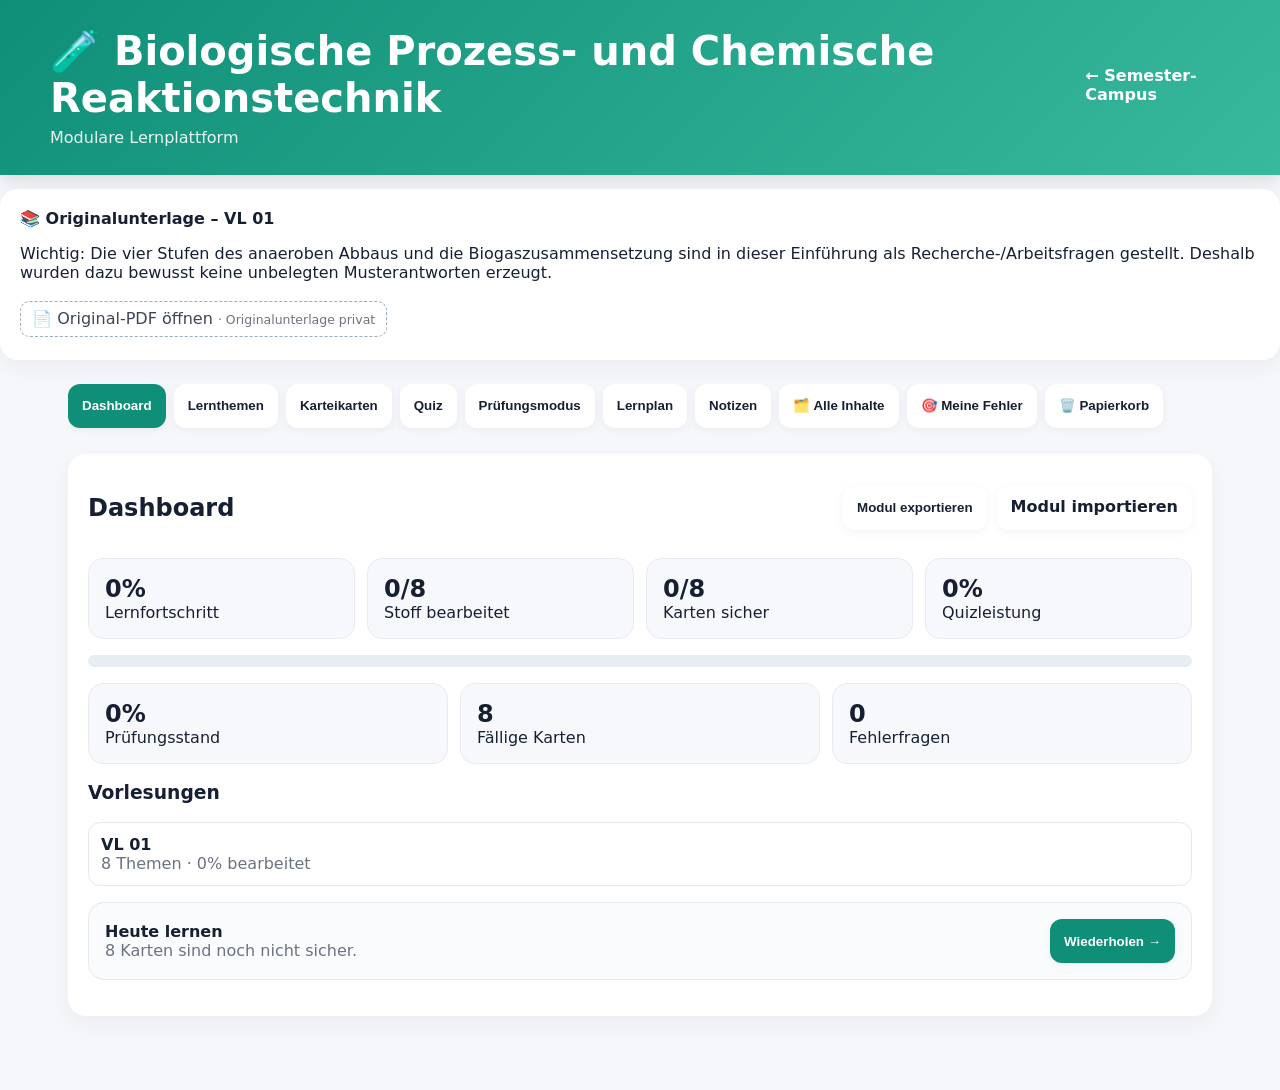
==== module/bioprozesstechnik/index.html @ ae41b468 "Add files via upload" ====
<!doctype html><html lang="de"><head><meta charset="utf-8"><meta name="viewport" content="width=device-width,initial-scale=1">
<title>Lernmodul</title><link rel="stylesheet" href="../../assets/css/campus.css"><meta name="theme-color" content="#15283e"><meta name="apple-mobile-web-app-capable" content="yes"><meta name="apple-mobile-web-app-title" content="Lerncampus"><link rel="apple-touch-icon" href="../../assets/icons/icon-192.png"><link rel="manifest" href="../../manifest.webmanifest"></head><body>
<header><div class="wrap"><div class="topline"><div><h1><span id="moduleIcon"></span> <span id="moduleTitle"></span></h1><div class="sub">Modulare Lernplattform</div></div><a class="back" href="../../index.html">← Semester-Campus</a></div></div></header>
<aside class="panel" style="margin:14px 0"><b>📚 Originalunterlage – VL 01</b><p>Wichtig: Die vier Stufen des anaeroben Abbaus und die Biogaszusammensetzung sind in dieser Einführung als Recherche-/Arbeitsfragen gestellt. Deshalb wurden dazu bewusst keine unbelegten Musterantworten erzeugt.</p><span class="private-source-note" title="Kursunterlage ist aus urheberrechtlichen Gründen nicht auf der öffentlichen Website hinterlegt">📄 Original-PDF öffnen <small>· Originalunterlage privat</small></span></aside>
<main><nav class="tabs"><button class="active" data-tab="dashboard">Dashboard</button><button data-tab="topics">Lernthemen</button><button data-tab="cards">Karteikarten</button><button data-tab="quiz">Quiz</button><button data-tab="exam">Prüfungsmodus</button><button data-tab="plan">Lernplan</button><button data-tab="notes">Notizen</button><button data-tab="editor">🗂️ Alle Inhalte</button><button data-tab="mistakes">🎯 Meine Fehler</button><button data-tab="trash">🗑️ Papierkorb</button></nav><div id="content"></div></main>
<script src="config.js"></script><script src="data/themen.js"></script><script src="data/karteikarten.js"></script><script src="data/quiz.js"></script><script src="data/lernplan.js"></script><script src="../../assets/js/lernsystem.js"></script><script>if('serviceWorker' in navigator && (location.protocol==='https:' || location.hostname==='localhost')){window.addEventListener('load',()=>navigator.serviceWorker.register('../../sw.js').catch(console.warn));}</script></body></html>
---- assets/css/campus.css ----
:root{--a:#2563b8;--b:#5592dc;--bg:#f5f7fb;--ink:#172033;--muted:#6b7280}
*{box-sizing:border-box} body{margin:0;font-family:Inter,system-ui,-apple-system,Segoe UI,Arial,sans-serif;background:var(--bg);color:var(--ink)}
header{background:linear-gradient(135deg,var(--a),var(--b));color:white;padding:28px 22px;box-shadow:0 4px 18px #0002}
.wrap{max-width:1180px;margin:auto}.topline{display:flex;justify-content:space-between;gap:16px;align-items:center}
h1{margin:0;font-size:clamp(24px,4vw,40px)} .sub{opacity:.9;margin-top:7px}.back{color:white;text-decoration:none;font-weight:700}
main{max-width:1180px;margin:24px auto;padding:0 18px 50px}.hero{background:white;border-radius:20px;padding:22px;box-shadow:0 8px 28px #1d29400d;margin-bottom:20px}
.grid{display:grid;grid-template-columns:repeat(auto-fit,minmax(245px,1fr));gap:18px}.module{display:block;text-decoration:none;color:white;border-radius:22px;padding:24px;min-height:190px;box-shadow:0 10px 30px #0002;transition:.18s transform,.18s box-shadow}
.module:hover{transform:translateY(-4px);box-shadow:0 16px 34px #0003}.module .icon{font-size:38px}.module h2{font-size:21px;margin:30px 0 8px}.module p{margin:0;opacity:.88}
.tabs{display:flex;gap:8px;overflow:auto;padding-bottom:8px;margin-bottom:18px}.tabs button,.btn{border:0;border-radius:12px;padding:11px 14px;font-weight:750;cursor:pointer;background:white;color:var(--ink);box-shadow:0 2px 10px #0000000d}
.tabs button.active,.btn.primary{background:var(--a);color:white}.panel{background:white;border-radius:18px;padding:20px;box-shadow:0 8px 26px #0000000c}.stats{display:grid;grid-template-columns:repeat(auto-fit,minmax(150px,1fr));gap:12px;margin:16px 0}
.stat{background:#f7f8fb;border:1px solid #e8ebf2;border-radius:15px;padding:16px}.stat b{font-size:24px;display:block}.muted{color:var(--muted)}
.item{border:1px solid #e5e7eb;border-radius:14px;padding:15px;margin:10px 0}.item h3{margin:0 0 6px}.empty{padding:30px;text-align:center;color:var(--muted);border:2px dashed #e1e5ec;border-radius:16px}
.progress{height:12px;background:#e8edf4;border-radius:99px;overflow:hidden}.progress>i{display:block;height:100%;background:linear-gradient(90deg,var(--a),var(--b))}
code{background:#eef1f6;padding:2px 6px;border-radius:6px} footer{text-align:center;color:#7a8291;padding:25px}

/* v2.1 foundation */
.toolbar{display:flex;gap:10px;flex-wrap:wrap;align-items:center}.toolbar .btn{display:inline-block;text-decoration:none}
.section-title{display:flex;align-items:center;justify-content:space-between;gap:12px}
.module-meta{display:flex;gap:8px;flex-wrap:wrap;margin-top:14px}.pill{background:#ffffff2a;border:1px solid #ffffff38;padding:6px 9px;border-radius:999px;font-size:13px}
.module .progress{margin-top:18px;background:#ffffff42}.module .progress>i{background:white}
.resume{display:flex;justify-content:space-between;align-items:center;gap:16px;padding:16px;border:1px solid #e6e9ef;border-radius:16px;background:#fafbfc;margin:16px 0}
.chapter{border:1px solid #e5e7eb;border-radius:16px;margin:12px 0;overflow:hidden}.chapter-head{padding:15px 16px;background:#f7f8fb;font-weight:800}.chapter-body{padding:4px 14px 12px}
.tag{display:inline-block;background:#eef2f7;color:#596273;padding:4px 8px;border-radius:999px;font-size:12px;margin:2px}
.backup-grid{display:grid;grid-template-columns:repeat(auto-fit,minmax(220px,1fr));gap:12px}.danger{background:#fff0f0!important;color:#a32020!important}
input[type=file]{max-width:100%}

/* v2.3 learning engine */
.filters{display:flex;gap:8px;flex-wrap:wrap;margin:14px 0}.filters input,.filters select{padding:10px 12px;border:1px solid #dfe3ea;border-radius:11px;background:white;font:inherit}
.flashcard{min-height:220px;display:flex;align-items:center;justify-content:center;text-align:center;padding:28px;border:2px solid #e5e7eb;border-radius:20px;cursor:pointer;background:linear-gradient(180deg,#fff,#fafbfc)}
.flashcard .answer{display:none}.flashcard.revealed .front{display:none}.flashcard.revealed .answer{display:block}
.rating{display:grid;grid-template-columns:repeat(4,1fr);gap:8px;margin-top:12px}.rating button{padding:12px 6px}
.badge{display:inline-block;padding:5px 9px;border-radius:999px;background:#eef2f7;font-size:12px;font-weight:700}.sessionbar{display:flex;justify-content:space-between;align-items:center;gap:10px;margin-bottom:12px}
.option{display:block;width:100%;text-align:left;margin:7px 0}.option.selected{outline:2px solid var(--a)}
.result-good{border-left:5px solid #2e8b57}.result-bad{border-left:5px solid #b33a3a}

/* v2.4 content editor */
.editor-grid{display:grid;grid-template-columns:220px 1fr;gap:16px}.editor-nav{display:flex;flex-direction:column;gap:8px}.editor-nav button{text-align:left}
.editor-form{display:grid;grid-template-columns:1fr 1fr;gap:10px}.editor-form .wide{grid-column:1/-1}.editor-form input,.editor-form textarea,.editor-form select{width:100%;box-sizing:border-box;padding:10px 12px;border:1px solid #dfe3ea;border-radius:10px;font:inherit}.editor-form textarea{min-height:100px;resize:vertical}
.edit-row{display:flex;justify-content:space-between;align-items:flex-start;gap:12px;border-bottom:1px solid #eceff3;padding:12px 0}.edit-actions{display:flex;gap:6px;flex-shrink:0}.small{font-size:12px}.source-badge{font-size:11px;padding:3px 7px;border-radius:999px;background:#eef2f7}
@media(max-width:720px){.editor-grid{grid-template-columns:1fr}.editor-form{grid-template-columns:1fr}.editor-form .wide{grid-column:auto}}

.vl-grid{display:grid;grid-template-columns:repeat(auto-fit,minmax(180px,1fr));gap:10px;margin:12px 0}.vl-card{border:1px solid #e5e8ee;border-radius:12px;padding:12px;background:#fff;cursor:pointer}.star{font-size:18px;background:none;border:0;cursor:pointer}.trash-item{display:flex;justify-content:space-between;gap:12px;align-items:center;border-bottom:1px solid #eee;padding:10px 0}.warning{padding:10px;border-radius:10px;background:#fff7df;margin:6px 0}.okbox{padding:10px;border-radius:10px;background:#edf8ef}

/* v3.0 consolidation */
.exam-config{display:grid;grid-template-columns:repeat(auto-fit,minmax(170px,1fr));gap:10px;margin:14px 0}
.exam-config label{display:flex;flex-direction:column;gap:5px}.exam-config input,.exam-config select{padding:9px;border:1px solid #dfe3ea;border-radius:9px}

/* v3.2 — orbit landing page, scoped to semester home only */
.module-section{overflow:hidden;padding:26px 26px 12px}
.module-intro{text-align:center;position:relative;z-index:2}
.module-intro h2{font-size:clamp(25px,3vw,34px);margin:4px 0 6px}
.module-intro p{margin:0}
.module-orbit{height:690px;max-width:940px;margin:2px auto 0;position:relative;isolation:isolate}
.orbit-ring{position:absolute;left:50%;top:50%;border:1.5px dashed #dfe5f1;border-radius:50%;transform:translate(-50%,-50%);pointer-events:none}
.orbit-ring-outer{width:min(79%,750px);height:560px}
.orbit-ring-inner{width:320px;height:320px;border-style:solid;border-color:#eaf0f7}
.orbit-center{position:absolute;top:50%;left:50%;transform:translate(-50%,-50%);width:175px;height:175px;display:flex;flex-direction:column;align-items:center;justify-content:center;text-align:center;border-radius:50%;background:linear-gradient(145deg,#24324f,#465f91);color:white;box-shadow:0 18px 42px #1d294028;z-index:1}
.orbit-center span{font-size:27px;margin-bottom:7px}.orbit-center strong{font-size:17px;line-height:1.16;letter-spacing:1px}.orbit-center small{font-size:10px;letter-spacing:2px;margin-top:9px;opacity:.8}
.orbit-modules{position:static}
.orbit-modules .module{position:absolute;width:245px;min-height:154px;padding:18px 19px;z-index:2;display:flex;flex-direction:column;justify-content:center;border:1px solid #ffffff55;box-shadow:0 13px 32px #18253d20;transition:transform .2s ease,box-shadow .2s ease}
.orbit-modules .module:nth-child(1){left:50%;top:13%;transform:translate(-50%,-50%)}
.orbit-modules .module:nth-child(2){left:83%;top:35%;transform:translate(-50%,-50%)}
.orbit-modules .module:nth-child(3){left:70%;top:80%;transform:translate(-50%,-50%)}
.orbit-modules .module:nth-child(4){left:30%;top:80%;transform:translate(-50%,-50%)}
.orbit-modules .module:nth-child(5){left:17%;top:35%;transform:translate(-50%,-50%)}
.orbit-modules .module:hover{transform:translate(-50%,-54%);box-shadow:0 19px 38px #18253d38}
.orbit-modules .module:focus-visible{outline:4px solid #172033;outline-offset:4px}
.orbit-modules .module .icon{font-size:28px;line-height:1}
.orbit-modules .module h2{font-size:16px;line-height:1.22;margin:8px 0;min-height:38px}
.orbit-modules .module-meta{margin-top:3px;gap:5px}
.orbit-modules .pill{font-size:10px;padding:4px 6px}
.orbit-modules .module .progress{height:6px;margin-top:11px}
@media(max-width:850px){
 .module-orbit{height:640px}
 .orbit-modules .module{width:215px;padding:15px}
 .orbit-modules .module:nth-child(2){left:82%}
 .orbit-modules .module:nth-child(5){left:18%}
 .orbit-center{width:145px;height:145px}
}
@media(max-width:670px){
 .module-section{padding:22px 16px}
 .module-orbit{height:auto;max-width:460px;margin:25px auto 12px}
 .orbit-ring,.orbit-center{display:none}
 .orbit-modules{display:grid;grid-template-columns:1fr;gap:13px}
 .orbit-modules .module,.orbit-modules .module:nth-child(n){position:static;transform:none;width:100%;min-height:135px}
 .orbit-modules .module:hover{transform:translateY(-3px)}
 .orbit-modules .module h2{min-height:0}
}
@media(prefers-reduced-motion:reduce){.orbit-modules .module{transition:none}}

/* v4: touch-friendly mobile app */
html{-webkit-text-size-adjust:100%;scroll-behavior:smooth}
button,a,input,select,textarea{touch-action:manipulation}
button,.btn,.back{min-height:44px}
@media(max-width:720px){
 body{overflow-x:hidden}
 .wrap,main{width:min(100% - 24px,1100px)}
 .hero,.panel{padding:16px}
 .topline,.section-title,.sessionbar{flex-wrap:wrap;gap:12px}
 .toolbar{flex-wrap:wrap}
 .tabs{display:flex;overflow-x:auto;flex-wrap:nowrap;scroll-snap-type:x proximity;-webkit-overflow-scrolling:touch;padding-bottom:9px}
 .tabs button{flex:0 0 auto;white-space:nowrap;scroll-snap-align:start;min-height:46px}
 .filters input,.filters select{width:100%;min-width:0;font-size:16px}
 .filters{display:grid;grid-template-columns:1fr 1fr}
 .filters input{grid-column:1/-1}
 .rating{grid-template-columns:repeat(2,minmax(0,1fr))}
 .edit-row,.trash-item{flex-wrap:wrap}
 .edit-actions{flex-wrap:wrap}
 .stats{grid-template-columns:repeat(2,minmax(0,1fr))}
 .orbit-modules .module{box-sizing:border-box}
}
@media(max-width:380px){.filters,.stats{grid-template-columns:1fr}}

/* Einheitliches EWS-Portal */
.ews-home{max-width:1120px;margin:0 auto;padding:0 20px}.ews-hero{margin:28px 0 38px;padding:45px 48px;border-radius:24px;background:linear-gradient(115deg,#163047,#1b4d56 72%,#216b68);color:#f3fcfb;box-shadow:0 15px 38px #091b2933}.ews-eyebrow{font-size:11px;font-weight:800;letter-spacing:.15em;text-transform:uppercase;color:#66d4bd}.ews-hero h2{font-size:clamp(30px,4vw,48px);margin:8px 0 10px;line-height:1.1;color:white}.ews-hero p{max-width:570px;color:#d0e6e7;margin:0 0 26px}.ews-hero-actions{display:flex;flex-wrap:wrap;gap:10px}.ews-hero-actions a{border-radius:10px;padding:12px 18px;font-weight:750;text-decoration:none}.ews-primary{background:#8ce2cc;color:#102e33!important}.ews-secondary{border:1px solid #9cc6c7;color:#f4fcfa!important}.ews-hero-actions span{padding-left:14px}.ews-section-head{display:flex;justify-content:space-between;align-items:end;gap:16px;margin:28px 0 17px}.ews-section-head h2{font-size:24px;margin:4px 0 0}.ews-section-head>span{font-size:13px;opacity:.6}.ews-grid{display:grid;grid-template-columns:repeat(3,minmax(0,1fr));gap:14px}.ews-tile{min-height:214px;display:flex;flex-direction:column;align-items:flex-start;padding:22px;border-radius:17px;border:1px solid #4b6976;background:#193448;text-decoration:none!important;color:#e9f7f7!important;transition:transform .18s,border-color .18s,box-shadow .18s}.ews-tile:hover{transform:translateY(-3px);border-color:#71d2c2;box-shadow:0 9px 20px #0003}.ews-tile-icon{display:flex;align-items:center;justify-content:center;width:41px;height:41px;border-radius:12px;background:#27565b;color:#9debd8;font-size:24px;margin-bottom:14px}.ews-tile-tag{font-size:10px;font-weight:800;letter-spacing:.14em;color:#85d8c8}.ews-tile strong{font-size:18px;margin:5px 0 7px}.ews-tile>span:nth-last-child(2){font-size:13px;line-height:1.55;color:#b9cdd6}.ews-tile-arrow{font-size:12px;color:#9ee9d7;margin-top:auto;padding-top:15px;font-weight:700}.ews-material-title{margin-top:45px}.ews-materials{display:grid;grid-template-columns:repeat(2,minmax(0,1fr));gap:10px}.ews-materials a{display:flex;flex-direction:column;gap:3px;padding:17px 19px;border-radius:12px;background:#193448;border:1px solid #476473;color:#eaf9f6;text-decoration:none;font-weight:700}.ews-materials a span{font-weight:400;color:#b3d1d3;font-size:13px}.ews-source{border:1px solid #476473;border-radius:12px;padding:16px 20px;margin-top:12px;background:#193448}.ews-source summary{cursor:pointer;font-weight:700}.ews-source-links{display:flex;flex-wrap:wrap;gap:10px;margin-top:15px}.ews-source-links a{border:1px solid #517a80;border-radius:8px;padding:8px 10px;font-size:13px}.ews-learning-title{margin-top:45px}@media(max-width:800px){.ews-grid{grid-template-columns:repeat(2,minmax(0,1fr))}.ews-hero{padding:30px 24px}}@media(max-width:520px){.ews-grid,.ews-materials{grid-template-columns:1fr}.ews-hero{margin-top:14px}.ews-tile{min-height:170px}.ews-section-head>span{display:none}}

.private-source-note{display:inline-block;padding:.45rem .7rem;border:1px dashed #8a9cac;border-radius:.6rem;opacity:.83;margin:.2rem 0}.private-source-note small{font-size:.78em;opacity:.75}
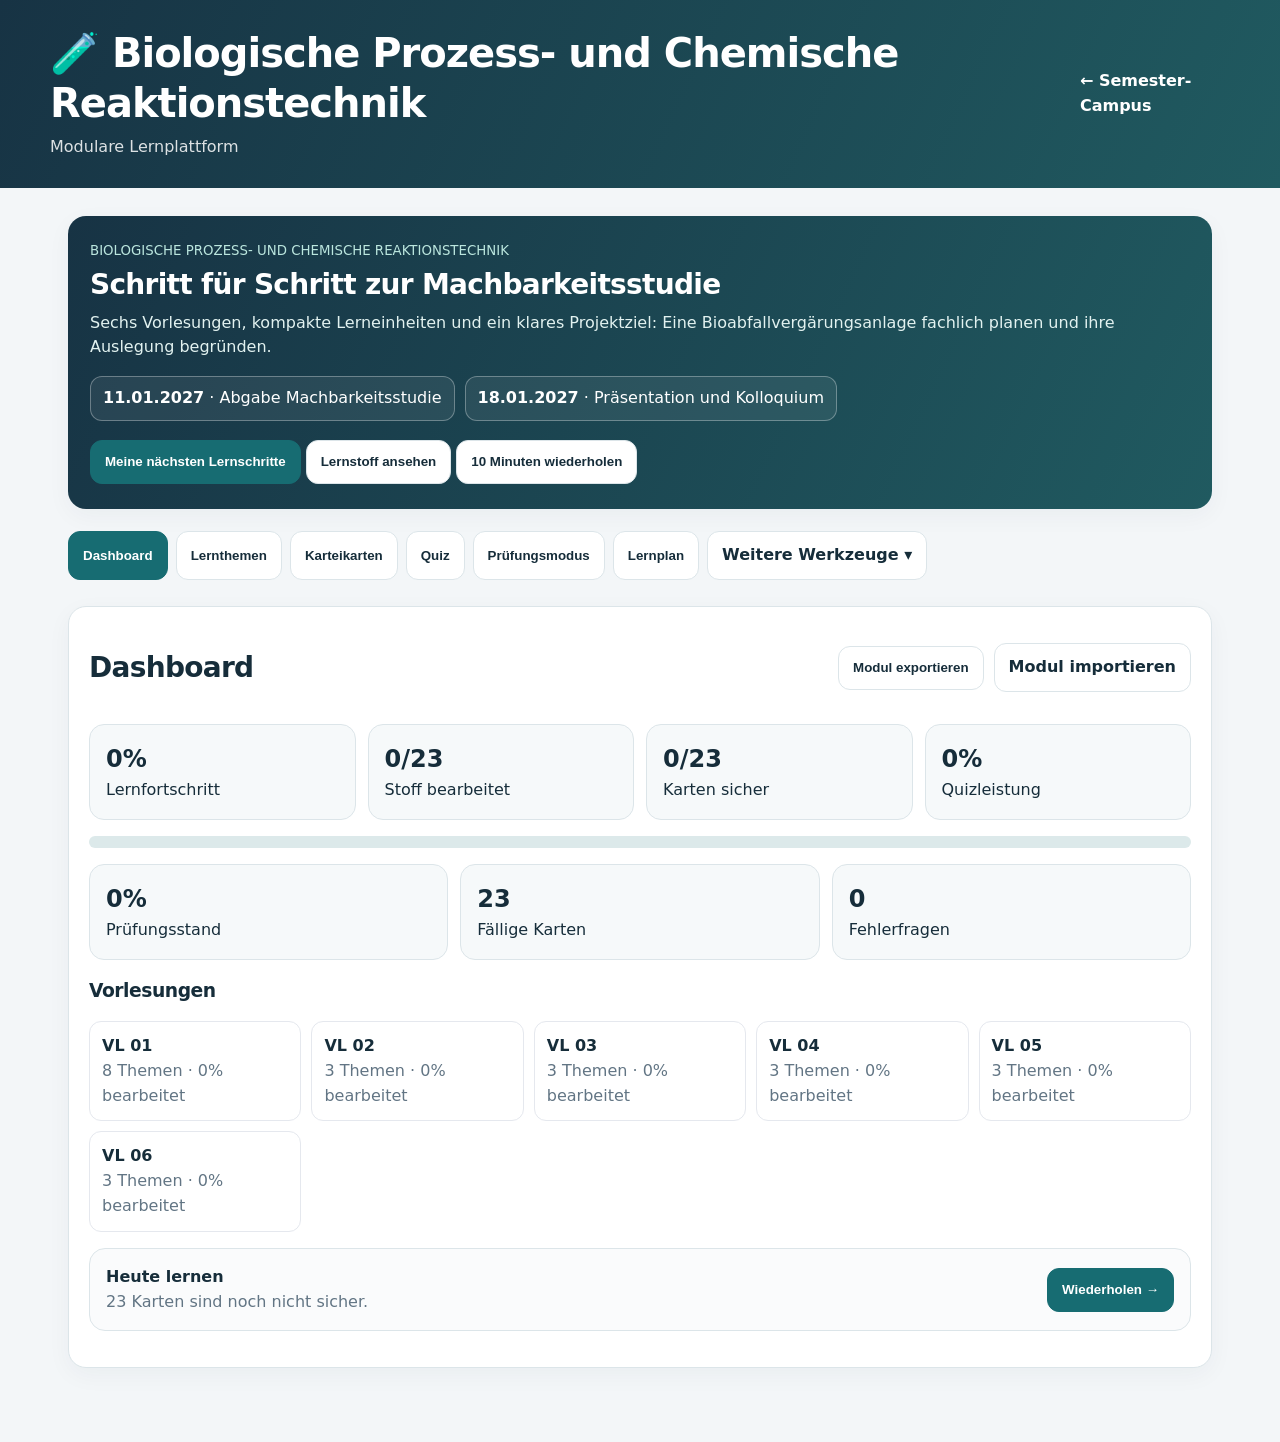
==== commit c03a6a66: "Bio: Fokus auf Lernschritte, Machbarkeitsstudie und Prüfungsdaten" ====
--- a/module/bioprozesstechnik/index.html
+++ b/module/bioprozesstechnik/index.html
@@ -1,6 +1,28 @@
 <!doctype html><html lang="de"><head><meta charset="utf-8"><meta name="viewport" content="width=device-width,initial-scale=1">
-<title>Lernmodul</title><link rel="stylesheet" href="../../assets/css/campus.css"><meta name="theme-color" content="#15283e"><meta name="apple-mobile-web-app-capable" content="yes"><meta name="apple-mobile-web-app-title" content="Lerncampus"><link rel="apple-touch-icon" href="../../assets/icons/icon-192.png"><link rel="manifest" href="../../manifest.webmanifest"></head><body>
+<title>Lernmodul</title><link rel="stylesheet" href="../../assets/css/campus.css"><meta name="theme-color" content="#15283e"><meta name="apple-mobile-web-app-capable" content="yes"><meta name="apple-mobile-web-app-title" content="Lerncampus"><link rel="apple-touch-icon" href="../../assets/icons/icon-192.png"><link rel="manifest" href="../../manifest.webmanifest"><link rel="stylesheet" href="../../assets/css/design-system.css"><style>
+.bio-focus{margin:0 0 22px;background:linear-gradient(115deg,#173344,#205a60);color:#fff;border:0}
+.bio-focus h2{color:white;margin:4px 0 9px}
+.bio-focus p{color:#e2f2f0;margin:0 0 16px}
+.bio-focus small{color:#bbe6de}
+.bio-deadlines{display:flex;flex-wrap:wrap;gap:10px;margin:16px 0}
+.bio-deadlines span{border:1px solid #ffffff50;border-radius:12px;padding:9px 12px;background:#ffffff12}
+.bio-focus .btn{display:inline-flex;align-items:center;margin:3px 5px 3px 0}
+.bio-more{min-width:145px;align-self:center;border:1px solid #dce5e9;border-radius:12px;background:#fff}
+.bio-more summary{cursor:pointer;padding:11px 14px;font-weight:700;list-style:none}
+.bio-more summary::after{content:" ▾"}
+.bio-more[open] summary::after{content:" ▴"}
+.bio-more-actions{padding:0 10px 10px;display:flex;flex-wrap:wrap;gap:7px}
+.bio-more-actions button{white-space:normal}
+@media(max-width:720px){.bio-focus{padding:20px 16px}.bio-deadlines{flex-direction:column}}
+</style></head><body>
 <header><div class="wrap"><div class="topline"><div><h1><span id="moduleIcon"></span> <span id="moduleTitle"></span></h1><div class="sub">Modulare Lernplattform</div></div><a class="back" href="../../index.html">← Semester-Campus</a></div></div></header>
-<aside class="panel" style="margin:14px 0"><b>📚 Originalunterlage – VL 01</b><p>Wichtig: Die vier Stufen des anaeroben Abbaus und die Biogaszusammensetzung sind in dieser Einführung als Recherche-/Arbeitsfragen gestellt. Deshalb wurden dazu bewusst keine unbelegten Musterantworten erzeugt.</p><span class="private-source-note" title="Kursunterlage ist aus urheberrechtlichen Gründen nicht auf der öffentlichen Website hinterlegt">📄 Original-PDF öffnen <small>· Originalunterlage privat</small></span></aside>
-<main><nav class="tabs"><button class="active" data-tab="dashboard">Dashboard</button><button data-tab="topics">Lernthemen</button><button data-tab="cards">Karteikarten</button><button data-tab="quiz">Quiz</button><button data-tab="exam">Prüfungsmodus</button><button data-tab="plan">Lernplan</button><button data-tab="notes">Notizen</button><button data-tab="editor">🗂️ Alle Inhalte</button><button data-tab="mistakes">🎯 Meine Fehler</button><button data-tab="trash">🗑️ Papierkorb</button></nav><div id="content"></div></main>
+<main>
+<section class="hero bio-focus" aria-label="Dein Fokus im Bio-Modul">
+<small>BIOLOGISCHE PROZESS- UND CHEMISCHE REAKTIONSTECHNIK</small>
+<h2>Schritt für Schritt zur Machbarkeitsstudie</h2>
+<p>Sechs Vorlesungen, kompakte Lerneinheiten und ein klares Projektziel: Eine Bioabfallvergärungsanlage fachlich planen und ihre Auslegung begründen.</p>
+<div class="bio-deadlines"><span><strong>11.01.2027</strong> · Abgabe Machbarkeitsstudie</span><span><strong>18.01.2027</strong> · Präsentation und Kolloquium</span></div>
+<div><button class="btn primary" data-tab="plan">Meine nächsten Lernschritte</button><button class="btn" data-tab="topics">Lernstoff ansehen</button><button class="btn" data-tab="cards">10 Minuten wiederholen</button></div>
+</section>
+<nav class="tabs"><button class="active" data-tab="dashboard">Dashboard</button><button data-tab="topics">Lernthemen</button><button data-tab="cards">Karteikarten</button><button data-tab="quiz">Quiz</button><button data-tab="exam">Prüfungsmodus</button><button data-tab="plan">Lernplan</button><details class="bio-more"><summary>Weitere Werkzeuge</summary><div class="bio-more-actions"><button data-tab="notes">Notizen</button><button data-tab="editor">Inhalte bearbeiten</button><button data-tab="mistakes">Meine Fehler</button><button data-tab="trash">Papierkorb</button></div></details></nav><div id="content"></div></main>
 <script src="config.js"></script><script src="data/themen.js"></script><script src="data/karteikarten.js"></script><script src="data/quiz.js"></script><script src="data/lernplan.js"></script><script src="../../assets/js/lernsystem.js"></script><script>if('serviceWorker' in navigator && (location.protocol==='https:' || location.hostname==='localhost')){window.addEventListener('load',()=>navigator.serviceWorker.register('../../sw.js').catch(console.warn));}</script></body></html>
--- a/assets/css/design-system.css
+++ b/assets/css/design-system.css
@@ -0,0 +1,62 @@
+/* Semester-Lerncampus: einheitliche, ruhige Oberfläche */
+:root{--a:#176c72;--b:#237f83;--bg:#f3f6f8;--ink:#162d3a;--muted:#627584;--line:#dce5e9;--card:#fff;--radius:18px}
+body{background:var(--bg);color:var(--ink);line-height:1.55}
+header{background:linear-gradient(115deg,#173344,#205a60);box-shadow:none}
+header .sub{opacity:.85}
+main{margin-top:28px}
+.hero,.panel{border:1px solid var(--line);box-shadow:0 7px 25px #1733440b;border-radius:var(--radius)}
+h1,h2,h3{letter-spacing:-.025em;line-height:1.25}
+h2{font-size:clamp(1.3rem,2.3vw,1.75rem)}
+a{color:#126e74}a:hover{text-decoration-thickness:2px}
+a:focus-visible,button:focus-visible,input:focus-visible,select:focus-visible,textarea:focus-visible,summary:focus-visible{outline:3px solid #43b7a5;outline-offset:3px}
+.btn,.tabs button{box-shadow:none;border:1px solid var(--line);transition:background .15s,border-color .15s,transform .15s}
+.btn:hover,.tabs button:hover{border-color:#76b9b6;background:#eef8f6}
+.btn.primary,.tabs button.active{border-color:#176c72;background:#176c72;color:#fff}
+.btn.primary:hover,.tabs button.active:hover{background:#12565b;color:#fff}
+.item,.stat,.chapter,.resume{border-color:var(--line);box-shadow:none}
+.stat,.chapter-head{background:#f6f9fa}
+.progress{background:#dce9ea}.progress>i{background:#1e857e}
+input,select,textarea{font:inherit;accent-color:#197f79}
+input:not([type=checkbox]):not([type=radio]):not([type=file]),select,textarea{max-width:100%;border-radius:10px}
+.ews-hero{background:linear-gradient(115deg,#173344,#205a60);box-shadow:none}
+.ews-tile{transition:transform .16s,box-shadow .16s,border-color .16s}
+.ews-tile:hover{transform:translateY(-2px)}
+.ews-section-head{gap:12px}
+.orbit-center{background:linear-gradient(145deg,#173344,#287578)}
+.orbit-modules .module{box-shadow:0 9px 25px #1733441c}
+footer{font-size:.85rem}
+/* Eigenständige EWS-Werkzeuge: dieselbe Gestaltung wie im Hauptcampus */
+body.campus-tool{font-family:Inter,system-ui,-apple-system,Segoe UI,Arial,sans-serif!important;background:#f3f6f8!important;color:#162d3a!important}
+body.campus-tool main{max-width:1100px;margin:0 auto;padding:26px 20px 64px}
+body.campus-tool>header{background:linear-gradient(115deg,#173344,#205a60)!important;color:white!important;padding:22px max(20px,calc((100vw - 1100px)/2))!important}
+body.campus-tool>header a{color:#b9eee5!important}
+body.campus-tool>header h1{color:white!important}
+body.campus-tool>header p{color:#d8e9e8!important}
+body.campus-tool main>a:first-child{display:inline-block;margin-bottom:14px}
+body.campus-tool h1{color:#173344!important;letter-spacing:-.03em}
+body.campus-tool h2{color:#185e65!important;letter-spacing:-.025em}
+body.campus-tool h3{color:#173344!important}
+body.campus-tool p,body.campus-tool li{line-height:1.65}
+body.campus-tool a{color:#136e75!important}
+body.campus-tool .card,body.campus-tool .panel48,body.campus-tool .panel,body.campus-tool .stat,body.campus-tool .box,body.campus-tool .tile{background:#fff!important;color:#162d3a!important;border:1px solid #dce5e9!important;border-radius:17px!important;box-shadow:0 5px 20px #1733440b!important}
+body.campus-tool .card,body.campus-tool .panel48{padding:clamp(16px,2.4vw,24px)!important}
+body.campus-tool .stat{background:#f6f9fa!important}
+body.campus-tool .small,body.campus-tool .muted{color:#607585!important}
+body.campus-tool .answer{background:#eef7f5!important;color:#1b4246!important;border-radius:12px!important;border-left:3px solid #198479!important}
+body.campus-tool .tab,body.campus-tool .btn,body.campus-tool .btn48,body.campus-tool button:not(.star){background:#176c72!important;color:white!important;border:1px solid #176c72!important;border-radius:10px!important;min-height:42px;box-shadow:none!important;font-weight:650}
+body.campus-tool .tab:not(.active),body.campus-tool .btn48.secondary{background:#fff!important;color:#1c5961!important;border-color:#b9d3d4!important}
+body.campus-tool button:hover{filter:brightness(.94)}
+body.campus-tool .tab.active{background:#176c72!important;color:white!important}
+body.campus-tool input,body.campus-tool select,body.campus-tool textarea{background:#fff!important;color:#162d3a!important;border:1px solid #b8cbd0!important;border-radius:10px!important}
+body.campus-tool input:focus,body.campus-tool select:focus,body.campus-tool textarea:focus{outline:3px solid #9ce0d6!important;outline-offset:1px}
+body.campus-tool summary{color:#176c72!important}
+body.campus-tool details{border-color:#dce5e9!important}
+body.campus-tool table{background:white;color:#162d3a}
+body.campus-tool td,body.campus-tool th{border-color:#dce5e9!important}
+body.campus-tool .chip{background:#e5f2f0!important;color:#1b5f62!important}
+body.campus-tool .bar{background:#dce9ea!important}
+body.campus-tool .bar>div{background:#1b8a80!important}
+body.campus-tool .warning{color:#975500!important}
+body.campus-tool footer{color:#627584!important}
+@media(max-width:720px){body.campus-tool main{padding:18px 14px 40px}body.campus-tool>header{padding:18px 16px!important}body.campus-tool .card,body.campus-tool .panel48{padding:16px!important}body.campus-tool nav{overflow-x:auto}body.campus-tool table{display:block;overflow-x:auto}body.campus-tool .grid48{grid-template-columns:repeat(auto-fit,minmax(150px,1fr))}}
+@media(prefers-reduced-motion:reduce){.ews-tile,.btn,.tabs button{transition:none}}
